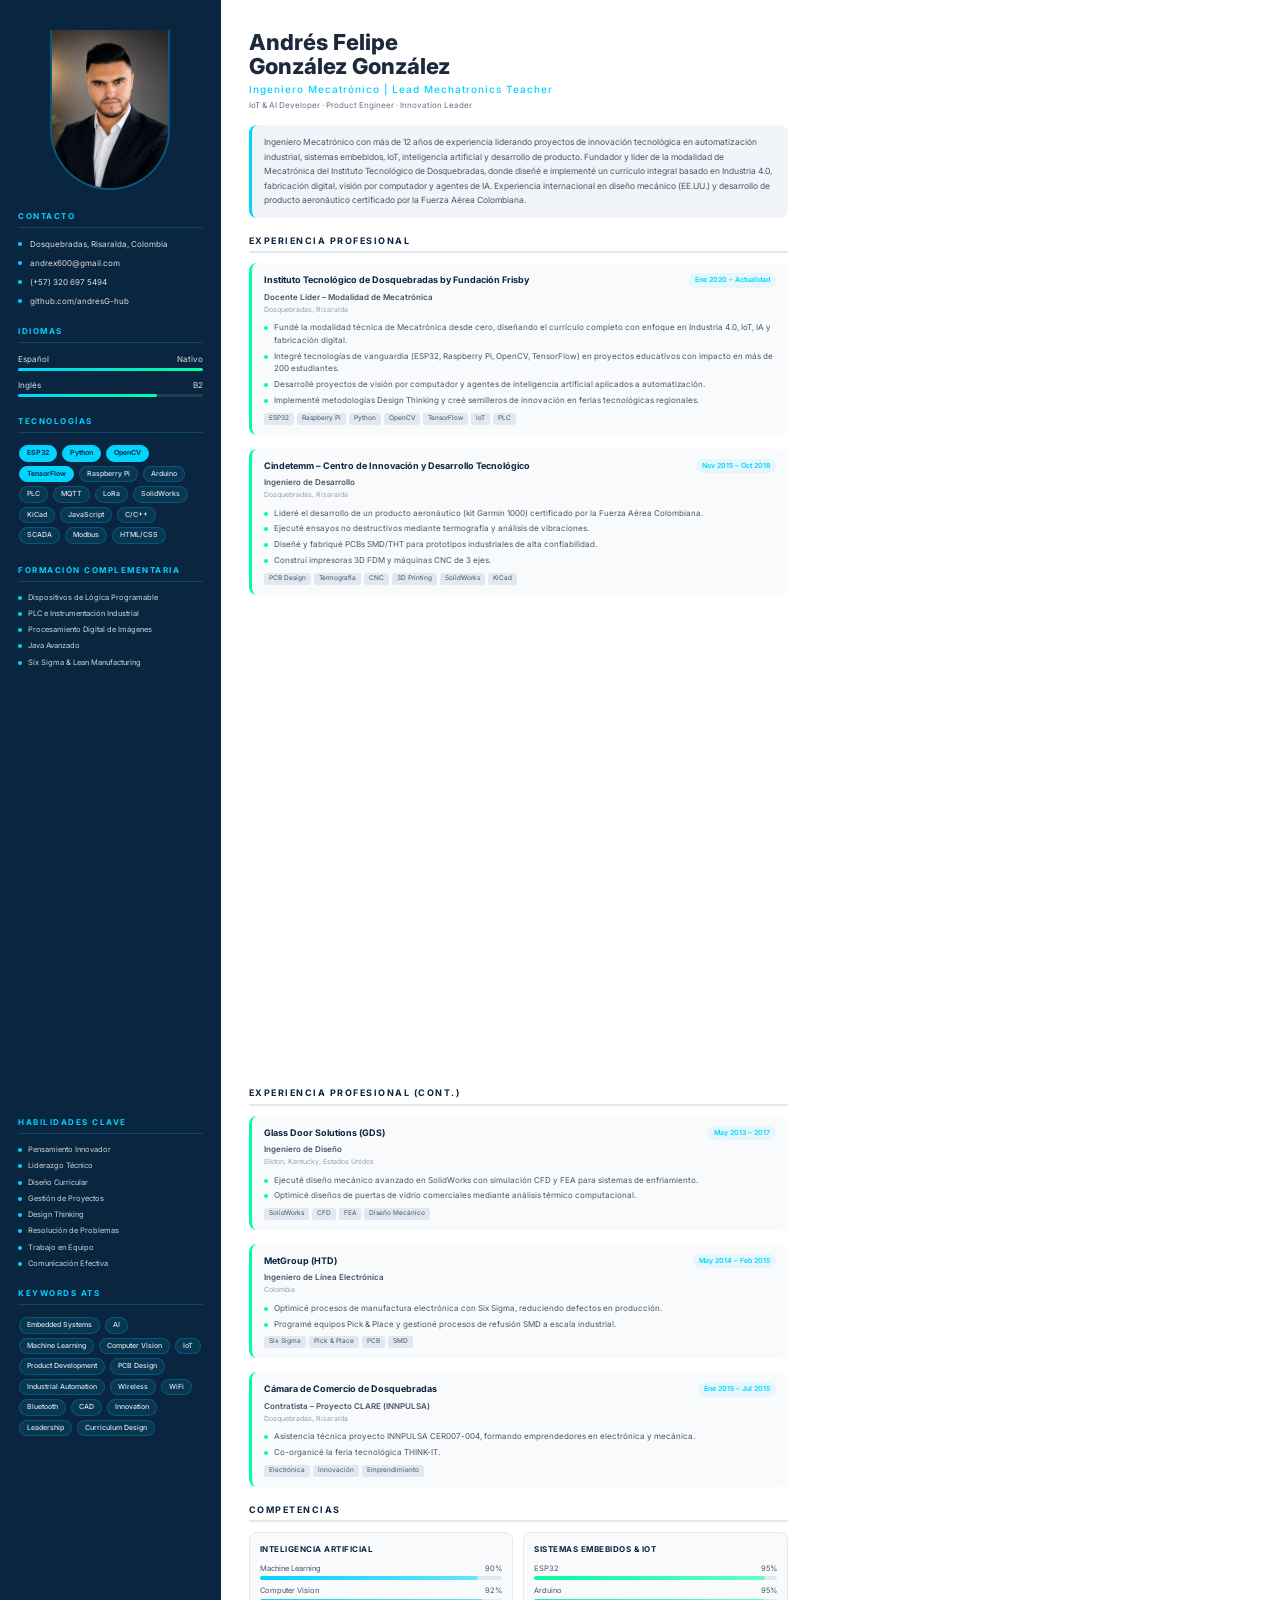
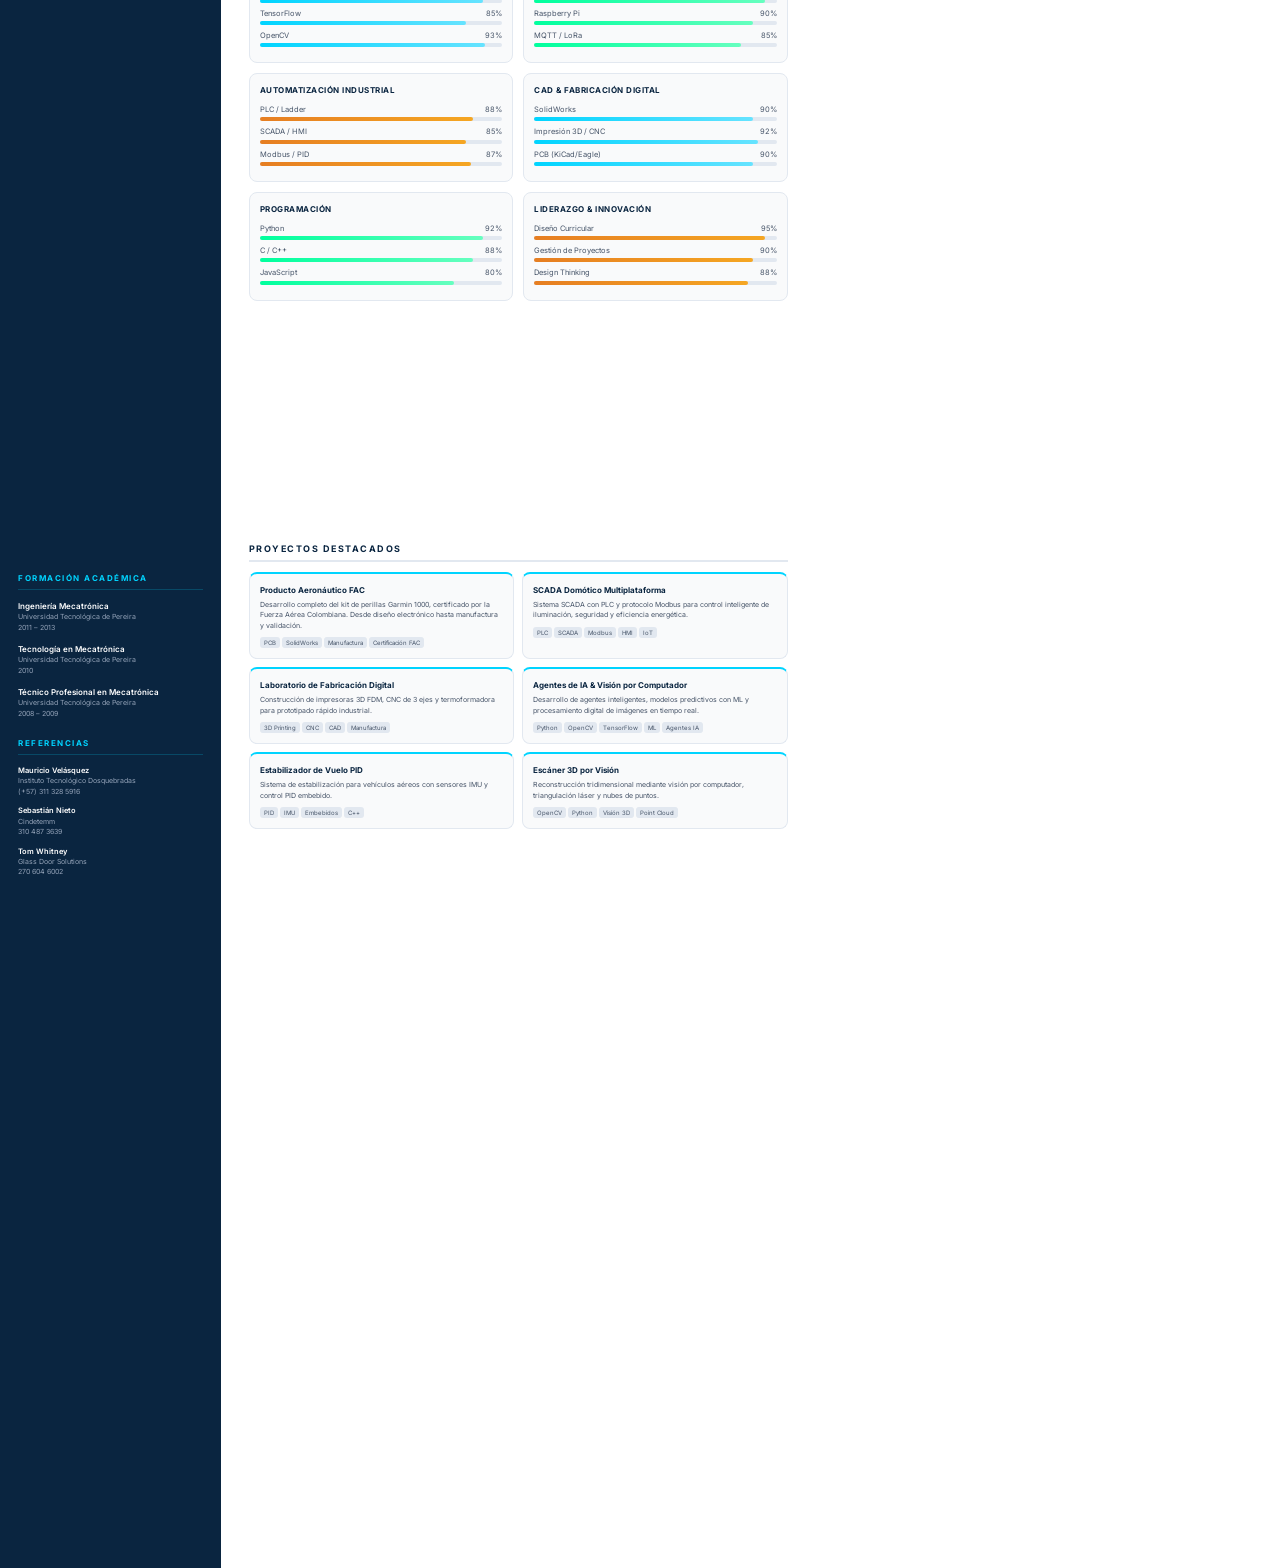
==== cv-print.html @ bf2aa76e "feat: agregar PDF de 3 paginas formato carta - cv-andres.pdf generado con WeasyPrint - 3 paginas exa" ====
<!DOCTYPE html>
<html lang="es">
<head>
<meta charset="UTF-8">
<title>CV Andrés Felipe González González</title>
<link href="https://fonts.googleapis.com/css2?family=Inter:wght@300;400;500;600;700;800&display=swap" rel="stylesheet">
<style>
@page { size: letter; margin: 0; }
* { margin: 0; padding: 0; box-sizing: border-box; }
:root {
    --navy: #0A2540;
    --cyan: #00D4FF;
    --neon: #00FF9D;
    --amber: #E67E22;
    --white: #FFFFFF;
    --gray-50: #F9FAFB;
    --gray-100: #F1F5F9;
    --gray-200: #E2E8F0;
    --gray-400: #94A3B8;
    --gray-500: #64748B;
    --gray-600: #475569;
    --gray-800: #1E293B;
}
body { font-family: 'Inter', sans-serif; font-size: 9px; color: var(--gray-800); line-height: 1.5; -webkit-print-color-adjust: exact; print-color-adjust: exact; }

/* PAGE */
.page {
    width: 8.5in; height: 11in;
    display: grid;
    grid-template-columns: 2.3in 1fr;
    page-break-after: always;
    overflow: hidden;
}
.page:last-child { page-break-after: avoid; }

/* SIDEBAR */
.sidebar {
    background: var(--navy);
    color: var(--white);
    padding: 30px 18px;
    height: 100%;
}
.sidebar-section { margin-bottom: 18px; }
.sidebar-title {
    font-size: 8px; font-weight: 700;
    text-transform: uppercase; letter-spacing: 1.5px;
    color: var(--cyan); margin-bottom: 10px;
    padding-bottom: 5px; border-bottom: 1px solid rgba(0,212,255,0.2);
}
.contact-item { display: flex; gap: 8px; margin-bottom: 7px; font-size: 8px; color: rgba(255,255,255,0.85); }
.contact-dot { width: 4px; height: 4px; background: var(--cyan); border-radius: 50%; margin-top: 4px; flex-shrink: 0; }

/* Photo */
.photo-box {
    width: 120px; height: 160px;
    border-top-left-radius: 0; border-top-right-radius: 0;
    border-bottom-left-radius: 60px; border-bottom-right-radius: 60px;
    overflow: hidden; margin: 0 auto 20px;
    border: 2px solid rgba(0,212,255,0.3); border-top: none;
}
.photo-box img { width: 100%; height: 100%; object-fit: cover; object-position: center top; display: block; }

/* Tech pills */
.pill { display: inline-block; padding: 2px 7px; margin: 2px 1px; border-radius: 10px; font-size: 7px; font-weight: 500; background: rgba(0,212,255,0.1); color: rgba(255,255,255,0.85); border: 1px solid rgba(0,212,255,0.2); }
.pill.f { background: var(--cyan); color: var(--navy); font-weight: 600; border-color: var(--cyan); }

/* Soft items */
.s-item { margin-bottom: 5px; font-size: 7.5px; color: rgba(255,255,255,0.8); padding-left: 10px; position: relative; }
.s-item::before { content: ''; position: absolute; left: 0; top: 4px; width: 4px; height: 4px; background: var(--cyan); border-radius: 50%; }

/* Lang bar */
.lang-row { display: flex; justify-content: space-between; font-size: 8px; color: rgba(255,255,255,0.85); margin-bottom: 3px; }
.lang-bar { height: 3px; background: rgba(255,255,255,0.1); border-radius: 2px; margin-bottom: 8px; }
.lang-fill { height: 100%; border-radius: 2px; background: linear-gradient(90deg, var(--cyan), var(--neon)); }

/* MAIN */
.main { padding: 30px 28px; height: 100%; }

/* Header block */
.name { font-size: 22px; font-weight: 800; color: var(--gray-800); line-height: 1.1; margin-bottom: 4px; }
.role { font-size: 10px; font-weight: 500; color: var(--cyan); letter-spacing: 1px; margin-bottom: 2px; }
.subrole { font-size: 8px; color: var(--gray-500); margin-bottom: 14px; }

/* Section */
.sec-title { font-size: 9px; font-weight: 700; text-transform: uppercase; letter-spacing: 1.5px; color: var(--navy); margin-bottom: 10px; padding-bottom: 4px; border-bottom: 2px solid var(--gray-200); }

/* Profile */
.profile { font-size: 8.5px; line-height: 1.7; color: var(--gray-600); margin-bottom: 16px; padding: 10px 12px; background: var(--gray-100); border-radius: 8px; border-left: 3px solid var(--cyan); }

/* Experience */
.exp { margin-bottom: 14px; padding: 10px 12px; background: var(--gray-50); border-radius: 8px; border-left: 3px solid var(--neon); }
.exp-top { display: flex; justify-content: space-between; align-items: flex-start; margin-bottom: 3px; }
.exp-company { font-size: 9px; font-weight: 700; color: var(--navy); }
.exp-date { font-size: 7px; font-weight: 600; color: var(--cyan); background: rgba(0,212,255,0.08); padding: 2px 6px; border-radius: 8px; }
.exp-role { font-size: 8px; font-weight: 600; color: var(--gray-600); margin-bottom: 2px; }
.exp-loc { font-size: 7px; color: var(--gray-400); margin-bottom: 6px; }
.exp-list { list-style: none; padding: 0; }
.exp-list li { font-size: 8px; line-height: 1.6; color: var(--gray-600); margin-bottom: 3px; padding-left: 10px; position: relative; }
.exp-list li::before { content: ''; position: absolute; left: 0; top: 5px; width: 4px; height: 4px; background: var(--neon); border-radius: 50%; }
.exp-tech { display: flex; flex-wrap: wrap; gap: 3px; margin-top: 6px; }
.exp-tech span { font-size: 6.5px; padding: 1px 5px; background: var(--gray-200); border-radius: 3px; color: var(--gray-600); }

/* Skills */
.skills-grid { display: grid; grid-template-columns: 1fr 1fr; gap: 10px; }
.sk-card { padding: 10px; background: var(--gray-50); border-radius: 8px; border: 1px solid var(--gray-200); }
.sk-title { font-size: 8px; font-weight: 700; color: var(--navy); margin-bottom: 8px; text-transform: uppercase; letter-spacing: 0.5px; }
.sk-bar-item { margin-bottom: 5px; }
.sk-label { display: flex; justify-content: space-between; font-size: 7.5px; color: var(--gray-600); margin-bottom: 2px; }
.sk-bar { height: 4px; background: var(--gray-200); border-radius: 3px; }
.sk-fill { height: 100%; border-radius: 3px; }
.sk-fill.c { background: linear-gradient(90deg, var(--cyan), #66E3FF); }
.sk-fill.n { background: linear-gradient(90deg, var(--neon), #66FFBF); }
.sk-fill.a { background: linear-gradient(90deg, var(--amber), #F5A623); }

/* Projects */
.proj-grid { display: grid; grid-template-columns: 1fr 1fr; gap: 8px; }
.proj { padding: 10px; background: var(--gray-50); border-radius: 8px; border: 1px solid var(--gray-200); border-top: 2px solid var(--cyan); }
.proj-title { font-size: 8px; font-weight: 700; color: var(--navy); margin-bottom: 4px; }
.proj-desc { font-size: 7px; color: var(--gray-600); line-height: 1.5; margin-bottom: 6px; }
.proj-tech { display: flex; flex-wrap: wrap; gap: 2px; }
.proj-tech span { font-size: 6px; padding: 1px 4px; background: var(--gray-200); border-radius: 3px; color: var(--gray-600); }

/* Education */
.edu { margin-bottom: 8px; padding: 8px 12px; background: var(--gray-50); border-radius: 6px; }
.edu-deg { font-size: 8.5px; font-weight: 600; color: var(--navy); }
.edu-sch { font-size: 7.5px; color: var(--gray-500); }
.edu-yr { font-size: 7px; color: var(--gray-400); }
</style>
</head>
<body>

<!-- ========== PAGE 1 ========== -->
<div class="page">
<aside class="sidebar">
<div class="photo-box">
<img src="andres.png" alt="Andrés Felipe González González">
</div>
<div class="sidebar-section">
<div class="sidebar-title">Contacto</div>
<div class="contact-item"><span class="contact-dot"></span><span>Dosquebradas, Risaralda, Colombia</span></div>
<div class="contact-item"><span class="contact-dot"></span><span>andrex600@gmail.com</span></div>
<div class="contact-item"><span class="contact-dot"></span><span>(+57) 320 697 5494</span></div>
<div class="contact-item"><span class="contact-dot"></span><span>github.com/andresG-hub</span></div>
</div>
<div class="sidebar-section">
<div class="sidebar-title">Idiomas</div>
<div class="lang-row"><span>Español</span><span>Nativo</span></div>
<div class="lang-bar"><div class="lang-fill" style="width:100%"></div></div>
<div class="lang-row"><span>Inglés</span><span>B2</span></div>
<div class="lang-bar"><div class="lang-fill" style="width:75%"></div></div>
</div>
<div class="sidebar-section">
<div class="sidebar-title">Tecnologías</div>
<span class="pill f">ESP32</span>
<span class="pill f">Python</span>
<span class="pill f">OpenCV</span>
<span class="pill f">TensorFlow</span>
<span class="pill">Raspberry Pi</span>
<span class="pill">Arduino</span>
<span class="pill">PLC</span>
<span class="pill">MQTT</span>
<span class="pill">LoRa</span>
<span class="pill">SolidWorks</span>
<span class="pill">KiCad</span>
<span class="pill">JavaScript</span>
<span class="pill">C/C++</span>
<span class="pill">SCADA</span>
<span class="pill">Modbus</span>
<span class="pill">HTML/CSS</span>
</div>
<div class="sidebar-section">
<div class="sidebar-title">Formación Complementaria</div>
<div class="s-item">Dispositivos de Lógica Programable</div>
<div class="s-item">PLC e Instrumentación Industrial</div>
<div class="s-item">Procesamiento Digital de Imágenes</div>
<div class="s-item">Java Avanzado</div>
<div class="s-item">Six Sigma & Lean Manufacturing</div>
</div>
</aside>
<main class="main">
<h1 class="name">Andrés Felipe<br>González González</h1>
<p class="role">Ingeniero Mecatrónico | Lead Mechatronics Teacher</p>
<p class="subrole">IoT & AI Developer · Product Engineer · Innovation Leader</p>

<div class="profile">
Ingeniero Mecatrónico con más de 12 años de experiencia liderando proyectos de innovación tecnológica en automatización industrial, sistemas embebidos, IoT, inteligencia artificial y desarrollo de producto. Fundador y líder de la modalidad de Mecatrónica del Instituto Tecnológico de Dosquebradas, donde diseñé e implementé un currículo integral basado en Industria 4.0, fabricación digital, visión por computador y agentes de IA. Experiencia internacional en diseño mecánico (EE.UU.) y desarrollo de producto aeronáutico certificado por la Fuerza Aérea Colombiana.
</div>

<div class="sec-title">Experiencia Profesional</div>

<div class="exp">
<div class="exp-top">
<span class="exp-company">Instituto Tecnológico de Dosquebradas by Fundación Frisby</span>
<span class="exp-date">Ene 2020 – Actualidad</span>
</div>
<p class="exp-role">Docente Líder – Modalidad de Mecatrónica</p>
<p class="exp-loc">Dosquebradas, Risaralda</p>
<ul class="exp-list">
<li>Fundé la modalidad técnica de Mecatrónica desde cero, diseñando el currículo completo con enfoque en Industria 4.0, IoT, IA y fabricación digital.</li>
<li>Integré tecnologías de vanguardia (ESP32, Raspberry Pi, OpenCV, TensorFlow) en proyectos educativos con impacto en más de 200 estudiantes.</li>
<li>Desarrollé proyectos de visión por computador y agentes de inteligencia artificial aplicados a automatización.</li>
<li>Implementé metodologías Design Thinking y creé semilleros de innovación en ferias tecnológicas regionales.</li>
</ul>
<div class="exp-tech"><span>ESP32</span><span>Raspberry Pi</span><span>Python</span><span>OpenCV</span><span>TensorFlow</span><span>IoT</span><span>PLC</span></div>
</div>

<div class="exp">
<div class="exp-top">
<span class="exp-company">Cindetemm – Centro de Innovación y Desarrollo Tecnológico</span>
<span class="exp-date">Nov 2015 – Oct 2018</span>
</div>
<p class="exp-role">Ingeniero de Desarrollo</p>
<p class="exp-loc">Dosquebradas, Risaralda</p>
<ul class="exp-list">
<li>Lideré el desarrollo de un producto aeronáutico (kit Garmin 1000) certificado por la Fuerza Aérea Colombiana.</li>
<li>Ejecuté ensayos no destructivos mediante termografía y análisis de vibraciones.</li>
<li>Diseñé y fabriqué PCBs SMD/THT para prototipos industriales de alta confiabilidad.</li>
<li>Construí impresoras 3D FDM y máquinas CNC de 3 ejes.</li>
</ul>
<div class="exp-tech"><span>PCB Design</span><span>Termografía</span><span>CNC</span><span>3D Printing</span><span>SolidWorks</span><span>KiCad</span></div>
</div>

</main>
</div>

<!-- ========== PAGE 2 ========== -->
<div class="page">
<aside class="sidebar">
<div class="sidebar-section" style="margin-top:30px">
<div class="sidebar-title">Habilidades Clave</div>
<div class="s-item">Pensamiento Innovador</div>
<div class="s-item">Liderazgo Técnico</div>
<div class="s-item">Diseño Curricular</div>
<div class="s-item">Gestión de Proyectos</div>
<div class="s-item">Design Thinking</div>
<div class="s-item">Resolución de Problemas</div>
<div class="s-item">Trabajo en Equipo</div>
<div class="s-item">Comunicación Efectiva</div>
</div>
<div class="sidebar-section">
<div class="sidebar-title">Keywords ATS</div>
<span class="pill">Embedded Systems</span>
<span class="pill">AI</span>
<span class="pill">Machine Learning</span>
<span class="pill">Computer Vision</span>
<span class="pill">IoT</span>
<span class="pill">Product Development</span>
<span class="pill">PCB Design</span>
<span class="pill">Industrial Automation</span>
<span class="pill">Wireless</span>
<span class="pill">WiFi</span>
<span class="pill">Bluetooth</span>
<span class="pill">CAD</span>
<span class="pill">Innovation</span>
<span class="pill">Leadership</span>
<span class="pill">Curriculum Design</span>
</div>
</aside>
<main class="main">

<div class="sec-title">Experiencia Profesional (cont.)</div>

<div class="exp">
<div class="exp-top">
<span class="exp-company">Glass Door Solutions (GDS)</span>
<span class="exp-date">May 2013 – 2017</span>
</div>
<p class="exp-role">Ingeniero de Diseño</p>
<p class="exp-loc">Elkton, Kentucky, Estados Unidos</p>
<ul class="exp-list">
<li>Ejecuté diseño mecánico avanzado en SolidWorks con simulación CFD y FEA para sistemas de enfriamiento.</li>
<li>Optimicé diseños de puertas de vidrio comerciales mediante análisis térmico computacional.</li>
</ul>
<div class="exp-tech"><span>SolidWorks</span><span>CFD</span><span>FEA</span><span>Diseño Mecánico</span></div>
</div>

<div class="exp">
<div class="exp-top">
<span class="exp-company">MetGroup (HTD)</span>
<span class="exp-date">May 2014 – Feb 2015</span>
</div>
<p class="exp-role">Ingeniero de Línea Electrónica</p>
<p class="exp-loc">Colombia</p>
<ul class="exp-list">
<li>Optimicé procesos de manufactura electrónica con Six Sigma, reduciendo defectos en producción.</li>
<li>Programé equipos Pick & Place y gestioné procesos de refusión SMD a escala industrial.</li>
</ul>
<div class="exp-tech"><span>Six Sigma</span><span>Pick & Place</span><span>PCB</span><span>SMD</span></div>
</div>

<div class="exp">
<div class="exp-top">
<span class="exp-company">Cámara de Comercio de Dosquebradas</span>
<span class="exp-date">Ene 2015 – Jul 2015</span>
</div>
<p class="exp-role">Contratista – Proyecto CLARE (INNPULSA)</p>
<p class="exp-loc">Dosquebradas, Risaralda</p>
<ul class="exp-list">
<li>Asistencia técnica proyecto INNPULSA CER007-004, formando emprendedores en electrónica y mecánica.</li>
<li>Co-organicé la feria tecnológica THINK-IT.</li>
</ul>
<div class="exp-tech"><span>Electrónica</span><span>Innovación</span><span>Emprendimiento</span></div>
</div>

<div style="margin-top:16px">
<div class="sec-title">Competencias</div>
<div class="skills-grid">
<div class="sk-card">
<div class="sk-title">Inteligencia Artificial</div>
<div class="sk-bar-item"><div class="sk-label"><span>Machine Learning</span><span>90%</span></div><div class="sk-bar"><div class="sk-fill c" style="width:90%"></div></div></div>
<div class="sk-bar-item"><div class="sk-label"><span>Computer Vision</span><span>92%</span></div><div class="sk-bar"><div class="sk-fill c" style="width:92%"></div></div></div>
<div class="sk-bar-item"><div class="sk-label"><span>TensorFlow</span><span>85%</span></div><div class="sk-bar"><div class="sk-fill c" style="width:85%"></div></div></div>
<div class="sk-bar-item"><div class="sk-label"><span>OpenCV</span><span>93%</span></div><div class="sk-bar"><div class="sk-fill c" style="width:93%"></div></div></div>
</div>
<div class="sk-card">
<div class="sk-title">Sistemas Embebidos & IoT</div>
<div class="sk-bar-item"><div class="sk-label"><span>ESP32</span><span>95%</span></div><div class="sk-bar"><div class="sk-fill n" style="width:95%"></div></div></div>
<div class="sk-bar-item"><div class="sk-label"><span>Arduino</span><span>95%</span></div><div class="sk-bar"><div class="sk-fill n" style="width:95%"></div></div></div>
<div class="sk-bar-item"><div class="sk-label"><span>Raspberry Pi</span><span>90%</span></div><div class="sk-bar"><div class="sk-fill n" style="width:90%"></div></div></div>
<div class="sk-bar-item"><div class="sk-label"><span>MQTT / LoRa</span><span>85%</span></div><div class="sk-bar"><div class="sk-fill n" style="width:85%"></div></div></div>
</div>
<div class="sk-card">
<div class="sk-title">Automatización Industrial</div>
<div class="sk-bar-item"><div class="sk-label"><span>PLC / Ladder</span><span>88%</span></div><div class="sk-bar"><div class="sk-fill a" style="width:88%"></div></div></div>
<div class="sk-bar-item"><div class="sk-label"><span>SCADA / HMI</span><span>85%</span></div><div class="sk-bar"><div class="sk-fill a" style="width:85%"></div></div></div>
<div class="sk-bar-item"><div class="sk-label"><span>Modbus / PID</span><span>87%</span></div><div class="sk-bar"><div class="sk-fill a" style="width:87%"></div></div></div>
</div>
<div class="sk-card">
<div class="sk-title">CAD & Fabricación Digital</div>
<div class="sk-bar-item"><div class="sk-label"><span>SolidWorks</span><span>90%</span></div><div class="sk-bar"><div class="sk-fill c" style="width:90%"></div></div></div>
<div class="sk-bar-item"><div class="sk-label"><span>Impresión 3D / CNC</span><span>92%</span></div><div class="sk-bar"><div class="sk-fill c" style="width:92%"></div></div></div>
<div class="sk-bar-item"><div class="sk-label"><span>PCB (KiCad/Eagle)</span><span>90%</span></div><div class="sk-bar"><div class="sk-fill c" style="width:90%"></div></div></div>
</div>
<div class="sk-card">
<div class="sk-title">Programación</div>
<div class="sk-bar-item"><div class="sk-label"><span>Python</span><span>92%</span></div><div class="sk-bar"><div class="sk-fill n" style="width:92%"></div></div></div>
<div class="sk-bar-item"><div class="sk-label"><span>C / C++</span><span>88%</span></div><div class="sk-bar"><div class="sk-fill n" style="width:88%"></div></div></div>
<div class="sk-bar-item"><div class="sk-label"><span>JavaScript</span><span>80%</span></div><div class="sk-bar"><div class="sk-fill n" style="width:80%"></div></div></div>
</div>
<div class="sk-card">
<div class="sk-title">Liderazgo & Innovación</div>
<div class="sk-bar-item"><div class="sk-label"><span>Diseño Curricular</span><span>95%</span></div><div class="sk-bar"><div class="sk-fill a" style="width:95%"></div></div></div>
<div class="sk-bar-item"><div class="sk-label"><span>Gestión de Proyectos</span><span>90%</span></div><div class="sk-bar"><div class="sk-fill a" style="width:90%"></div></div></div>
<div class="sk-bar-item"><div class="sk-label"><span>Design Thinking</span><span>88%</span></div><div class="sk-bar"><div class="sk-fill a" style="width:88%"></div></div></div>
</div>
</div>
</div>

</main>
</div>

<!-- ========== PAGE 3 ========== -->
<div class="page">
<aside class="sidebar">
<div class="sidebar-section" style="margin-top:30px">
<div class="sidebar-title">Formación Académica</div>
<div style="margin-bottom:10px">
<div style="font-size:8px;font-weight:600;color:var(--white)">Ingeniería Mecatrónica</div>
<div style="font-size:7px;color:var(--gray-400)">Universidad Tecnológica de Pereira</div>
<div style="font-size:7px;color:var(--gray-400)">2011 – 2013</div>
</div>
<div style="margin-bottom:10px">
<div style="font-size:8px;font-weight:600;color:var(--white)">Tecnología en Mecatrónica</div>
<div style="font-size:7px;color:var(--gray-400)">Universidad Tecnológica de Pereira</div>
<div style="font-size:7px;color:var(--gray-400)">2010</div>
</div>
<div style="margin-bottom:10px">
<div style="font-size:8px;font-weight:600;color:var(--white)">Técnico Profesional en Mecatrónica</div>
<div style="font-size:7px;color:var(--gray-400)">Universidad Tecnológica de Pereira</div>
<div style="font-size:7px;color:var(--gray-400)">2008 – 2009</div>
</div>
</div>
<div class="sidebar-section">
<div class="sidebar-title">Referencias</div>
<div style="margin-bottom:8px">
<div style="font-size:7.5px;font-weight:600;color:var(--white)">Mauricio Velásquez</div>
<div style="font-size:7px;color:var(--gray-400)">Instituto Tecnológico Dosquebradas</div>
<div style="font-size:7px;color:var(--gray-400)">(+57) 311 328 5916</div>
</div>
<div style="margin-bottom:8px">
<div style="font-size:7.5px;font-weight:600;color:var(--white)">Sebastián Nieto</div>
<div style="font-size:7px;color:var(--gray-400)">Cindetemm</div>
<div style="font-size:7px;color:var(--gray-400)">310 487 3639</div>
</div>
<div style="margin-bottom:8px">
<div style="font-size:7.5px;font-weight:600;color:var(--white)">Tom Whitney</div>
<div style="font-size:7px;color:var(--gray-400)">Glass Door Solutions</div>
<div style="font-size:7px;color:var(--gray-400)">270 604 6002</div>
</div>
</div>
</aside>
<main class="main">

<div class="sec-title">Proyectos Destacados</div>
<div class="proj-grid">
<div class="proj">
<div class="proj-title">Producto Aeronáutico FAC</div>
<div class="proj-desc">Desarrollo completo del kit de perillas Garmin 1000, certificado por la Fuerza Aérea Colombiana. Desde diseño electrónico hasta manufactura y validación.</div>
<div class="proj-tech"><span>PCB</span><span>SolidWorks</span><span>Manufactura</span><span>Certificación FAC</span></div>
</div>
<div class="proj">
<div class="proj-title">SCADA Domótico Multiplataforma</div>
<div class="proj-desc">Sistema SCADA con PLC y protocolo Modbus para control inteligente de iluminación, seguridad y eficiencia energética.</div>
<div class="proj-tech"><span>PLC</span><span>SCADA</span><span>Modbus</span><span>HMI</span><span>IoT</span></div>
</div>
<div class="proj">
<div class="proj-title">Laboratorio de Fabricación Digital</div>
<div class="proj-desc">Construcción de impresoras 3D FDM, CNC de 3 ejes y termoformadora para prototipado rápido industrial.</div>
<div class="proj-tech"><span>3D Printing</span><span>CNC</span><span>CAD</span><span>Manufactura</span></div>
</div>
<div class="proj">
<div class="proj-title">Agentes de IA & Visión por Computador</div>
<div class="proj-desc">Desarrollo de agentes inteligentes, modelos predictivos con ML y procesamiento digital de imágenes en tiempo real.</div>
<div class="proj-tech"><span>Python</span><span>OpenCV</span><span>TensorFlow</span><span>ML</span><span>Agentes IA</span></div>
</div>
<div class="proj">
<div class="proj-title">Estabilizador de Vuelo PID</div>
<div class="proj-desc">Sistema de estabilización para vehículos aéreos con sensores IMU y control PID embebido.</div>
<div class="proj-tech"><span>PID</span><span>IMU</span><span>Embebidos</span><span>C++</span></div>
</div>
<div class="proj">
<div class="proj-title">Escáner 3D por Visión</div>
<div class="proj-desc">Reconstrucción tridimensional mediante visión por computador, triangulación láser y nubes de puntos.</div>
<div class="proj-tech"><span>OpenCV</span><span>Python</span><span>Visión 3D</span><span>Point Cloud</span></div>
</div>
</div>

</main>
</div>

</body>
</html>
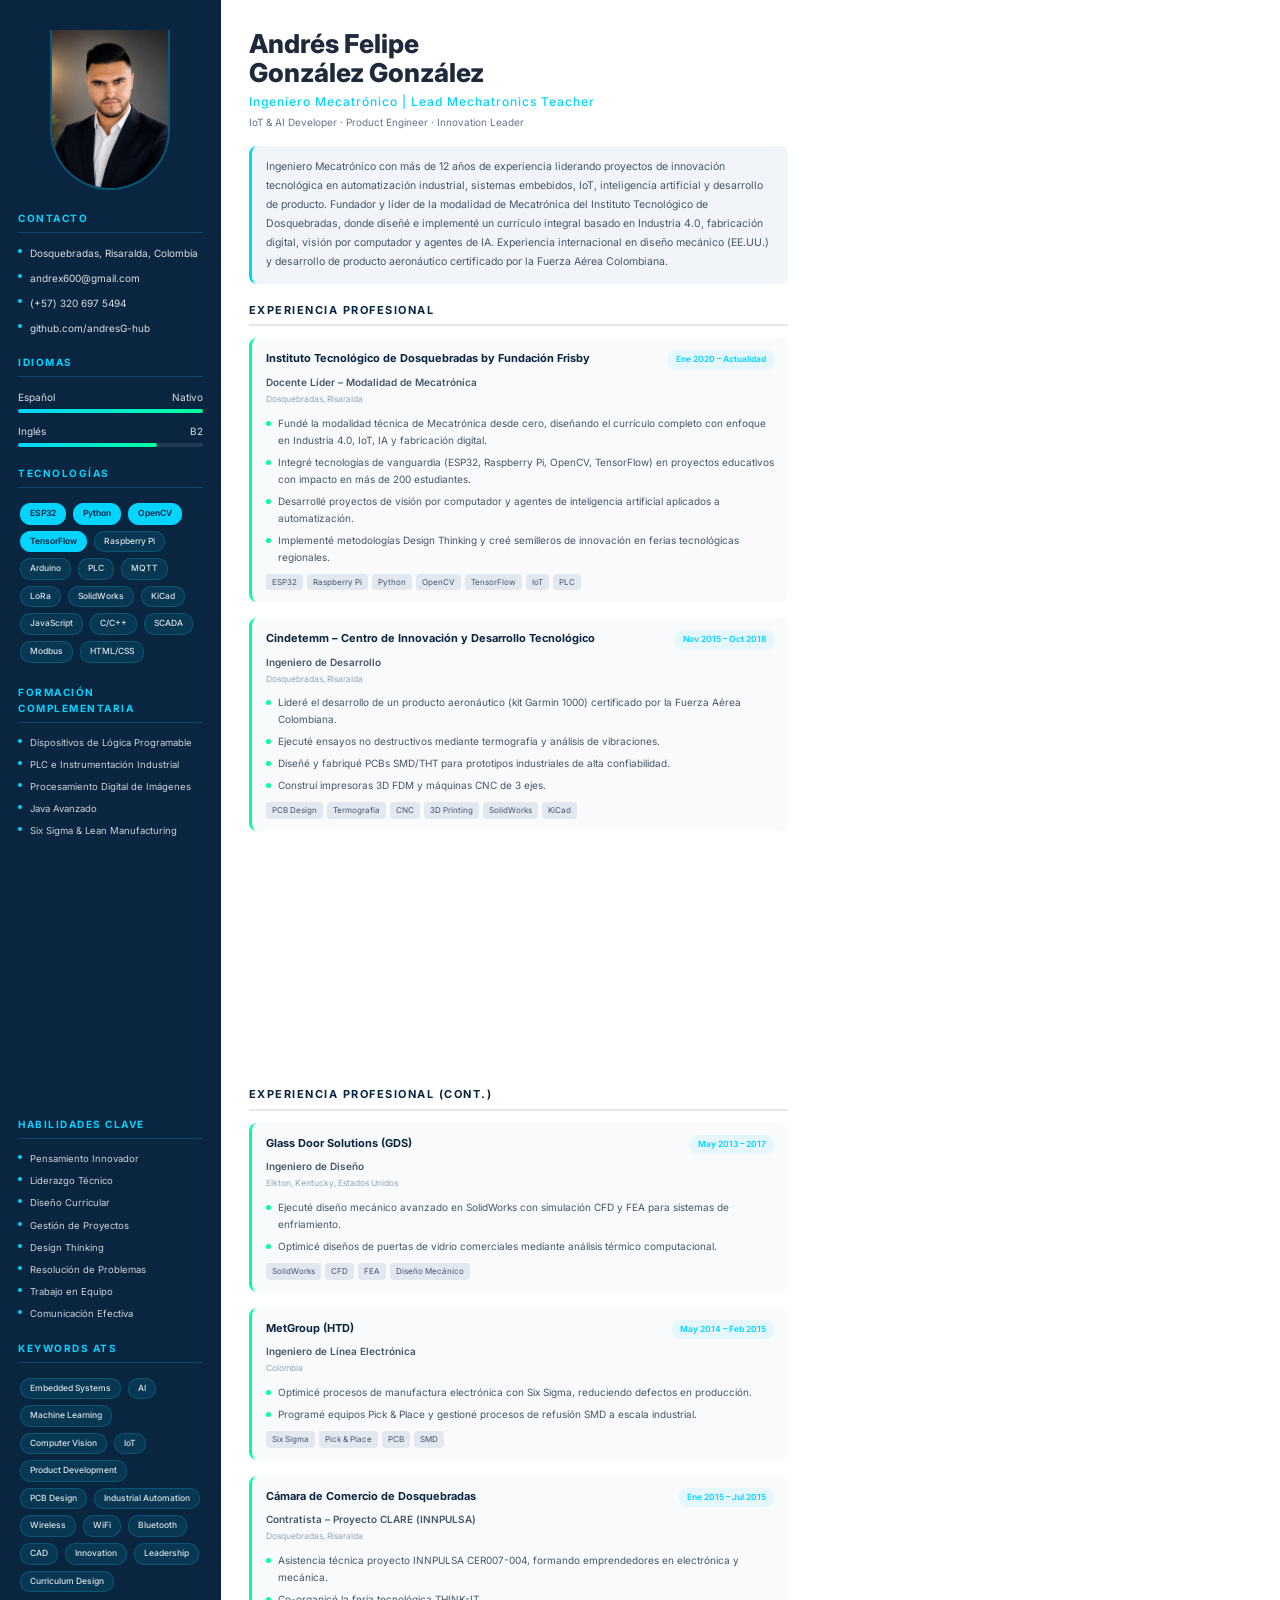
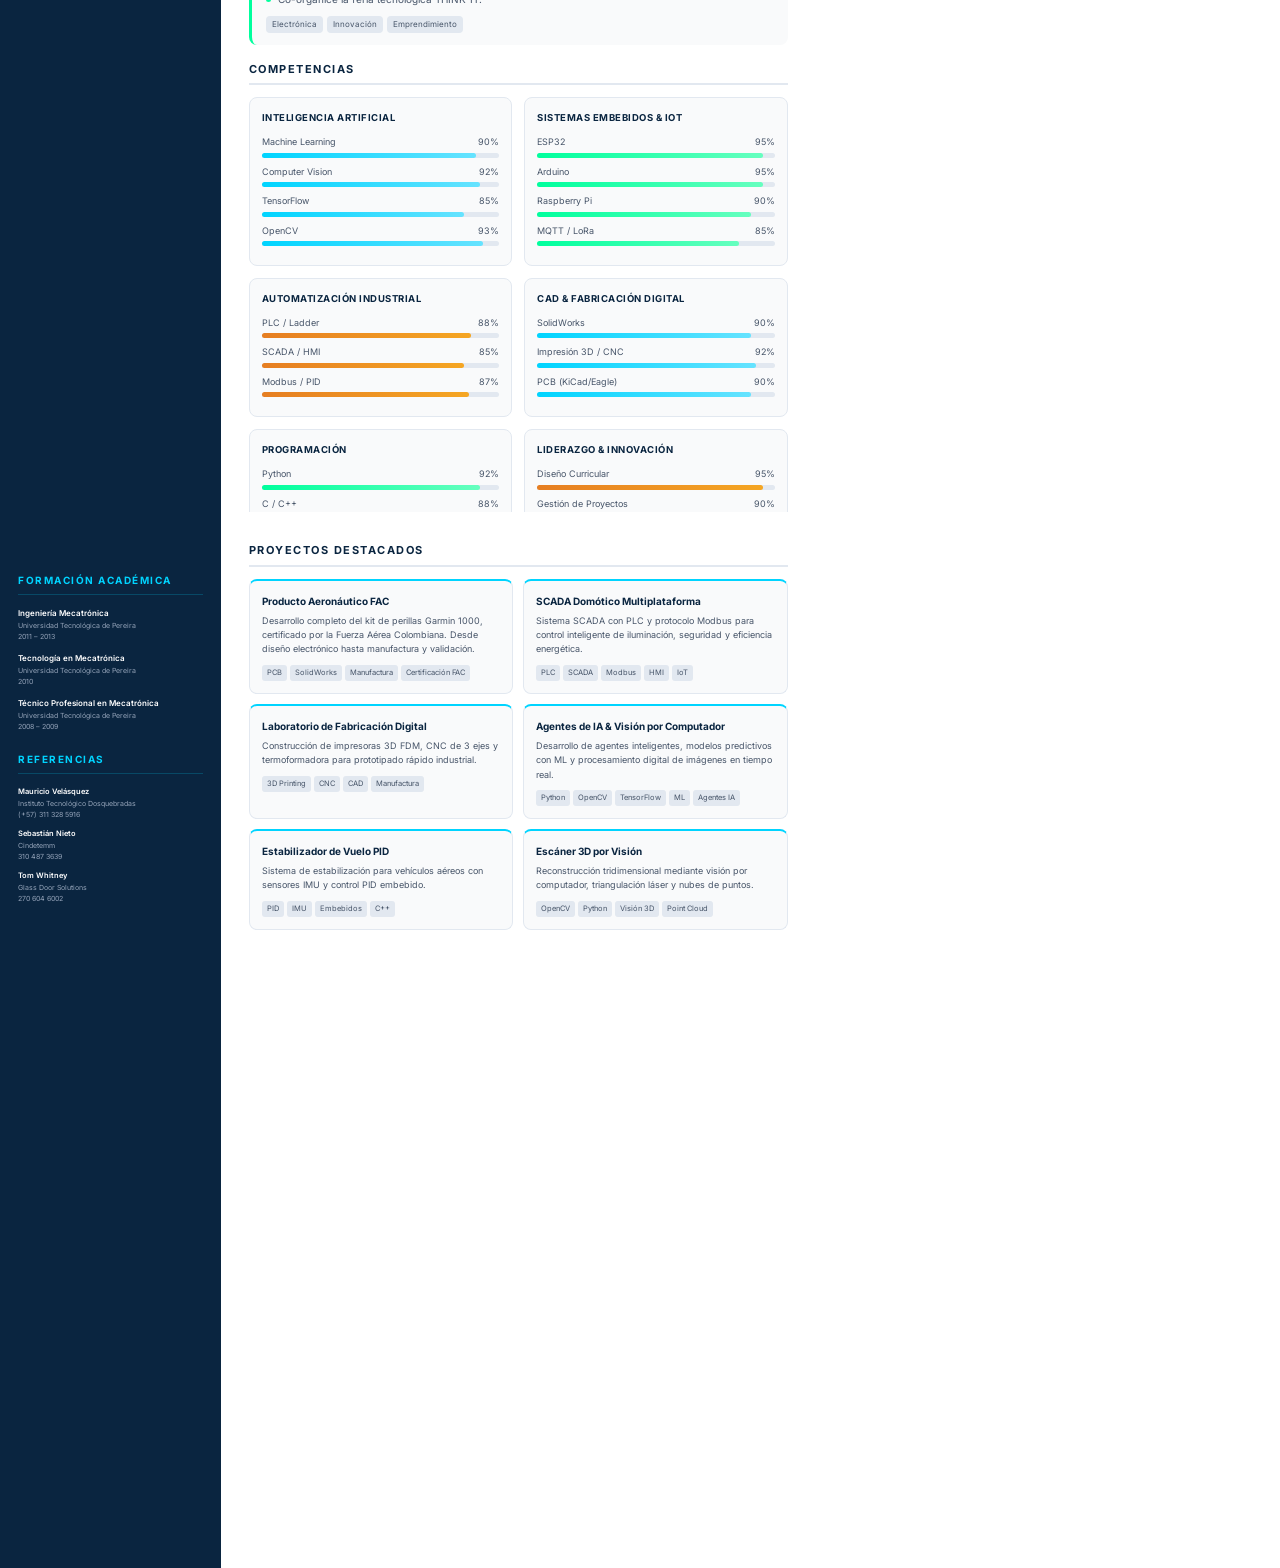
==== commit 35ad83a1: "fix: aumentar letra del PDF para llenar espacios en blanco - Body: 9px -> 11px - Perfil: 8.5px -> 10" ====
--- a/cv-print.html
+++ b/cv-print.html
@@ -21,7 +21,7 @@
     --gray-600: #475569;
     --gray-800: #1E293B;
 }
-body { font-family: 'Inter', sans-serif; font-size: 9px; color: var(--gray-800); line-height: 1.5; -webkit-print-color-adjust: exact; print-color-adjust: exact; }
+body { font-family: 'Inter', sans-serif; font-size: 11px; color: var(--gray-800); line-height: 1.6; -webkit-print-color-adjust: exact; print-color-adjust: exact; }
 
 /* PAGE */
 .page {
@@ -42,12 +42,12 @@
 }
 .sidebar-section { margin-bottom: 18px; }
 .sidebar-title {
-    font-size: 8px; font-weight: 700;
+    font-size: 10px; font-weight: 700;
     text-transform: uppercase; letter-spacing: 1.5px;
-    color: var(--cyan); margin-bottom: 10px;
-    padding-bottom: 5px; border-bottom: 1px solid rgba(0,212,255,0.2);
+    color: var(--cyan); margin-bottom: 12px;
+    padding-bottom: 6px; border-bottom: 1px solid rgba(0,212,255,0.2);
 }
-.contact-item { display: flex; gap: 8px; margin-bottom: 7px; font-size: 8px; color: rgba(255,255,255,0.85); }
+.contact-item { display: flex; gap: 8px; margin-bottom: 9px; font-size: 10px; color: rgba(255,255,255,0.85); }
 .contact-dot { width: 4px; height: 4px; background: var(--cyan); border-radius: 50%; margin-top: 4px; flex-shrink: 0; }
 
 /* Photo */
@@ -61,70 +61,70 @@
 .photo-box img { width: 100%; height: 100%; object-fit: cover; object-position: center top; display: block; }
 
 /* Tech pills */
-.pill { display: inline-block; padding: 2px 7px; margin: 2px 1px; border-radius: 10px; font-size: 7px; font-weight: 500; background: rgba(0,212,255,0.1); color: rgba(255,255,255,0.85); border: 1px solid rgba(0,212,255,0.2); }
+.pill { display: inline-block; padding: 3px 9px; margin: 3px 2px; border-radius: 10px; font-size: 8.5px; font-weight: 500; background: rgba(0,212,255,0.1); color: rgba(255,255,255,0.85); border: 1px solid rgba(0,212,255,0.2); }
 .pill.f { background: var(--cyan); color: var(--navy); font-weight: 600; border-color: var(--cyan); }
 
 /* Soft items */
-.s-item { margin-bottom: 5px; font-size: 7.5px; color: rgba(255,255,255,0.8); padding-left: 10px; position: relative; }
+.s-item { margin-bottom: 7px; font-size: 9.5px; color: rgba(255,255,255,0.8); padding-left: 12px; position: relative; }
 .s-item::before { content: ''; position: absolute; left: 0; top: 4px; width: 4px; height: 4px; background: var(--cyan); border-radius: 50%; }
 
 /* Lang bar */
-.lang-row { display: flex; justify-content: space-between; font-size: 8px; color: rgba(255,255,255,0.85); margin-bottom: 3px; }
-.lang-bar { height: 3px; background: rgba(255,255,255,0.1); border-radius: 2px; margin-bottom: 8px; }
+.lang-row { display: flex; justify-content: space-between; font-size: 10px; color: rgba(255,255,255,0.85); margin-bottom: 4px; }
+.lang-bar { height: 4px; background: rgba(255,255,255,0.1); border-radius: 2px; margin-bottom: 10px; }
 .lang-fill { height: 100%; border-radius: 2px; background: linear-gradient(90deg, var(--cyan), var(--neon)); }
 
 /* MAIN */
 .main { padding: 30px 28px; height: 100%; }
 
 /* Header block */
-.name { font-size: 22px; font-weight: 800; color: var(--gray-800); line-height: 1.1; margin-bottom: 4px; }
-.role { font-size: 10px; font-weight: 500; color: var(--cyan); letter-spacing: 1px; margin-bottom: 2px; }
-.subrole { font-size: 8px; color: var(--gray-500); margin-bottom: 14px; }
+.name { font-size: 26px; font-weight: 800; color: var(--gray-800); line-height: 1.1; margin-bottom: 5px; }
+.role { font-size: 12px; font-weight: 500; color: var(--cyan); letter-spacing: 1px; margin-bottom: 3px; }
+.subrole { font-size: 10px; color: var(--gray-500); margin-bottom: 16px; }
 
 /* Section */
-.sec-title { font-size: 9px; font-weight: 700; text-transform: uppercase; letter-spacing: 1.5px; color: var(--navy); margin-bottom: 10px; padding-bottom: 4px; border-bottom: 2px solid var(--gray-200); }
+.sec-title { font-size: 11px; font-weight: 700; text-transform: uppercase; letter-spacing: 1.5px; color: var(--navy); margin-bottom: 12px; padding-bottom: 5px; border-bottom: 2px solid var(--gray-200); }
 
 /* Profile */
-.profile { font-size: 8.5px; line-height: 1.7; color: var(--gray-600); margin-bottom: 16px; padding: 10px 12px; background: var(--gray-100); border-radius: 8px; border-left: 3px solid var(--cyan); }
+.profile { font-size: 10.5px; line-height: 1.8; color: var(--gray-600); margin-bottom: 18px; padding: 12px 14px; background: var(--gray-100); border-radius: 8px; border-left: 3px solid var(--cyan); }
 
 /* Experience */
-.exp { margin-bottom: 14px; padding: 10px 12px; background: var(--gray-50); border-radius: 8px; border-left: 3px solid var(--neon); }
-.exp-top { display: flex; justify-content: space-between; align-items: flex-start; margin-bottom: 3px; }
-.exp-company { font-size: 9px; font-weight: 700; color: var(--navy); }
-.exp-date { font-size: 7px; font-weight: 600; color: var(--cyan); background: rgba(0,212,255,0.08); padding: 2px 6px; border-radius: 8px; }
-.exp-role { font-size: 8px; font-weight: 600; color: var(--gray-600); margin-bottom: 2px; }
-.exp-loc { font-size: 7px; color: var(--gray-400); margin-bottom: 6px; }
+.exp { margin-bottom: 16px; padding: 12px 14px; background: var(--gray-50); border-radius: 8px; border-left: 3px solid var(--neon); }
+.exp-top { display: flex; justify-content: space-between; align-items: flex-start; margin-bottom: 4px; }
+.exp-company { font-size: 11px; font-weight: 700; color: var(--navy); }
+.exp-date { font-size: 8.5px; font-weight: 600; color: var(--cyan); background: rgba(0,212,255,0.08); padding: 3px 8px; border-radius: 8px; }
+.exp-role { font-size: 10px; font-weight: 600; color: var(--gray-600); margin-bottom: 3px; }
+.exp-loc { font-size: 8.5px; color: var(--gray-400); margin-bottom: 8px; }
 .exp-list { list-style: none; padding: 0; }
-.exp-list li { font-size: 8px; line-height: 1.6; color: var(--gray-600); margin-bottom: 3px; padding-left: 10px; position: relative; }
-.exp-list li::before { content: ''; position: absolute; left: 0; top: 5px; width: 4px; height: 4px; background: var(--neon); border-radius: 50%; }
-.exp-tech { display: flex; flex-wrap: wrap; gap: 3px; margin-top: 6px; }
-.exp-tech span { font-size: 6.5px; padding: 1px 5px; background: var(--gray-200); border-radius: 3px; color: var(--gray-600); }
+.exp-list li { font-size: 10px; line-height: 1.7; color: var(--gray-600); margin-bottom: 5px; padding-left: 12px; position: relative; }
+.exp-list li::before { content: ''; position: absolute; left: 0; top: 6px; width: 5px; height: 5px; background: var(--neon); border-radius: 50%; }
+.exp-tech { display: flex; flex-wrap: wrap; gap: 4px; margin-top: 8px; }
+.exp-tech span { font-size: 8px; padding: 2px 6px; background: var(--gray-200); border-radius: 4px; color: var(--gray-600); }
 
 /* Skills */
-.skills-grid { display: grid; grid-template-columns: 1fr 1fr; gap: 10px; }
-.sk-card { padding: 10px; background: var(--gray-50); border-radius: 8px; border: 1px solid var(--gray-200); }
-.sk-title { font-size: 8px; font-weight: 700; color: var(--navy); margin-bottom: 8px; text-transform: uppercase; letter-spacing: 0.5px; }
-.sk-bar-item { margin-bottom: 5px; }
-.sk-label { display: flex; justify-content: space-between; font-size: 7.5px; color: var(--gray-600); margin-bottom: 2px; }
-.sk-bar { height: 4px; background: var(--gray-200); border-radius: 3px; }
+.skills-grid { display: grid; grid-template-columns: 1fr 1fr; gap: 12px; }
+.sk-card { padding: 12px; background: var(--gray-50); border-radius: 8px; border: 1px solid var(--gray-200); }
+.sk-title { font-size: 9.5px; font-weight: 700; color: var(--navy); margin-bottom: 10px; text-transform: uppercase; letter-spacing: 0.5px; }
+.sk-bar-item { margin-bottom: 7px; }
+.sk-label { display: flex; justify-content: space-between; font-size: 9px; color: var(--gray-600); margin-bottom: 3px; }
+.sk-bar { height: 5px; background: var(--gray-200); border-radius: 3px; }
 .sk-fill { height: 100%; border-radius: 3px; }
 .sk-fill.c { background: linear-gradient(90deg, var(--cyan), #66E3FF); }
 .sk-fill.n { background: linear-gradient(90deg, var(--neon), #66FFBF); }
 .sk-fill.a { background: linear-gradient(90deg, var(--amber), #F5A623); }
 
 /* Projects */
-.proj-grid { display: grid; grid-template-columns: 1fr 1fr; gap: 8px; }
-.proj { padding: 10px; background: var(--gray-50); border-radius: 8px; border: 1px solid var(--gray-200); border-top: 2px solid var(--cyan); }
-.proj-title { font-size: 8px; font-weight: 700; color: var(--navy); margin-bottom: 4px; }
-.proj-desc { font-size: 7px; color: var(--gray-600); line-height: 1.5; margin-bottom: 6px; }
-.proj-tech { display: flex; flex-wrap: wrap; gap: 2px; }
-.proj-tech span { font-size: 6px; padding: 1px 4px; background: var(--gray-200); border-radius: 3px; color: var(--gray-600); }
+.proj-grid { display: grid; grid-template-columns: 1fr 1fr; gap: 10px; }
+.proj { padding: 12px; background: var(--gray-50); border-radius: 8px; border: 1px solid var(--gray-200); border-top: 2px solid var(--cyan); }
+.proj-title { font-size: 10px; font-weight: 700; color: var(--navy); margin-bottom: 5px; }
+.proj-desc { font-size: 9px; color: var(--gray-600); line-height: 1.6; margin-bottom: 8px; }
+.proj-tech { display: flex; flex-wrap: wrap; gap: 3px; }
+.proj-tech span { font-size: 7.5px; padding: 2px 5px; background: var(--gray-200); border-radius: 3px; color: var(--gray-600); }
 
 /* Education */
-.edu { margin-bottom: 8px; padding: 8px 12px; background: var(--gray-50); border-radius: 6px; }
-.edu-deg { font-size: 8.5px; font-weight: 600; color: var(--navy); }
-.edu-sch { font-size: 7.5px; color: var(--gray-500); }
-.edu-yr { font-size: 7px; color: var(--gray-400); }
+.edu { margin-bottom: 10px; padding: 10px 14px; background: var(--gray-50); border-radius: 6px; }
+.edu-deg { font-size: 10.5px; font-weight: 600; color: var(--navy); }
+.edu-sch { font-size: 9.5px; color: var(--gray-500); }
+.edu-yr { font-size: 8.5px; color: var(--gray-400); }
 </style>
 </head>
 <body>
